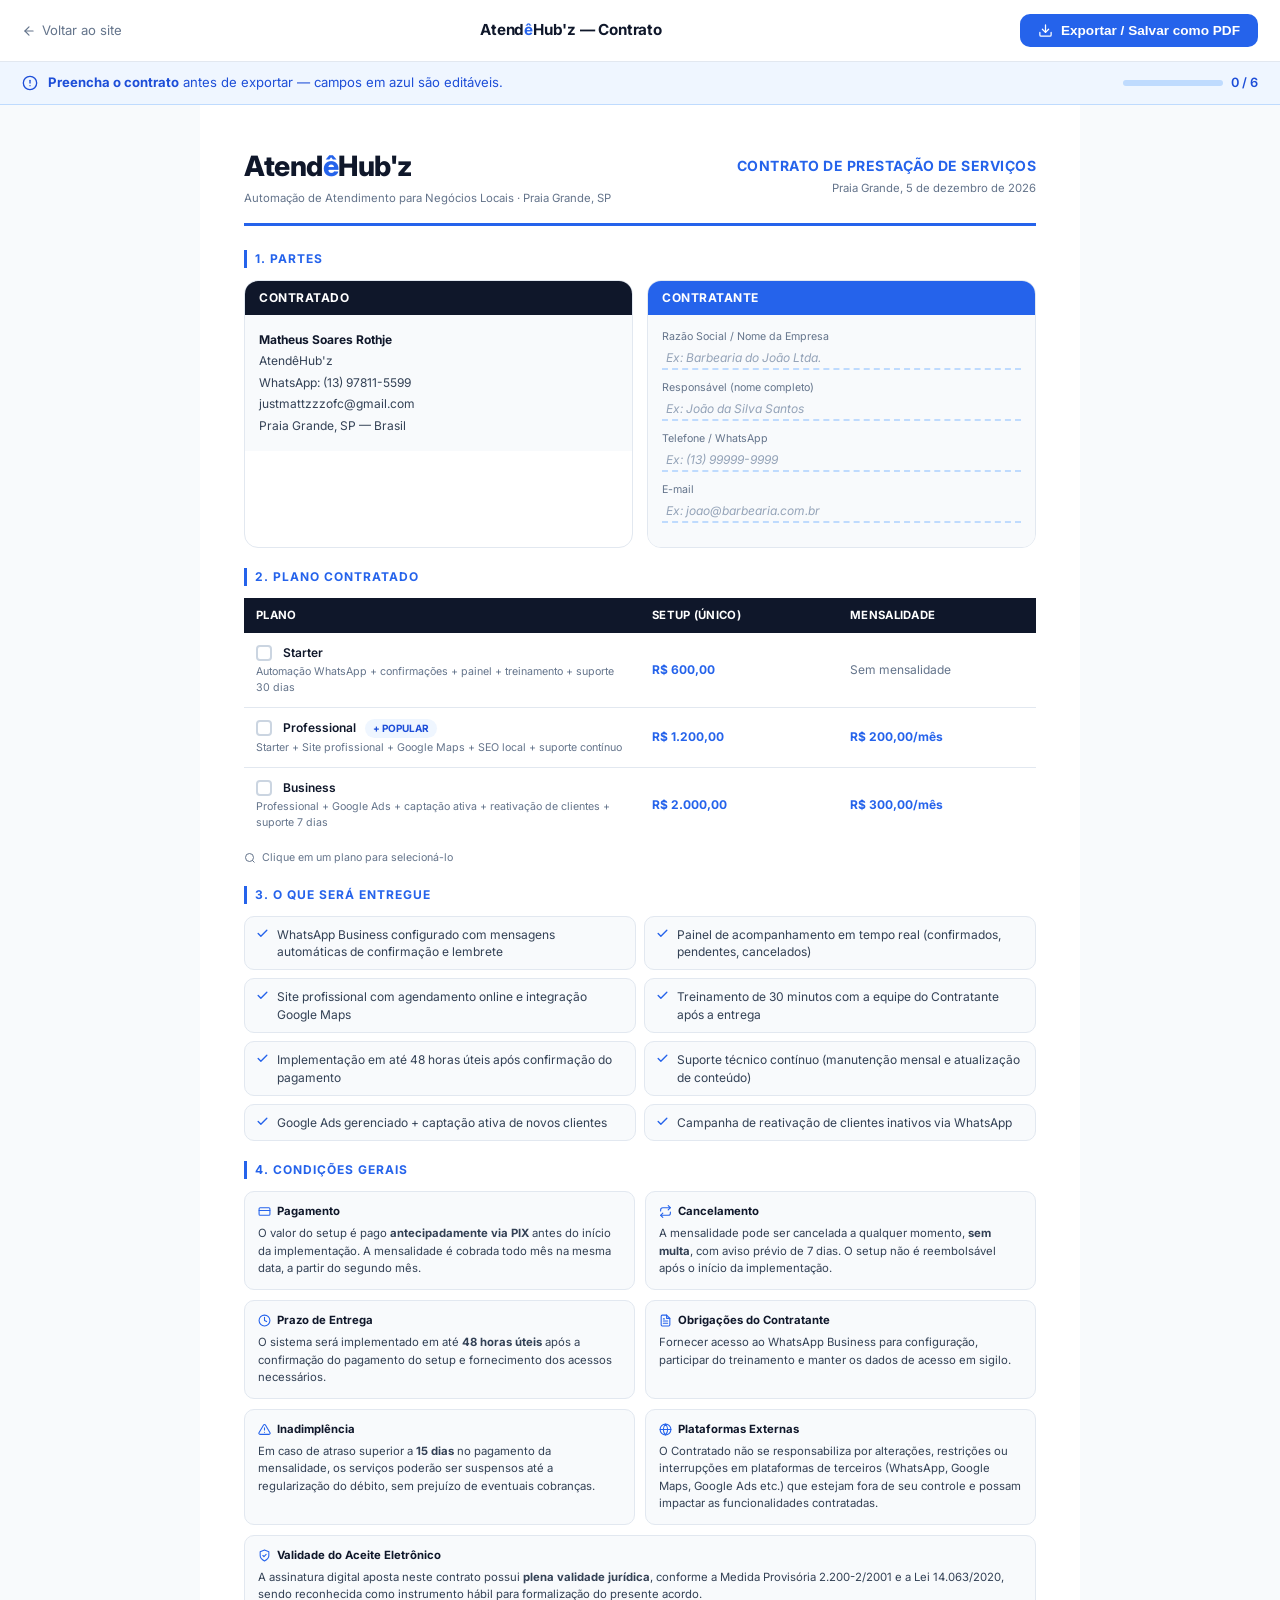
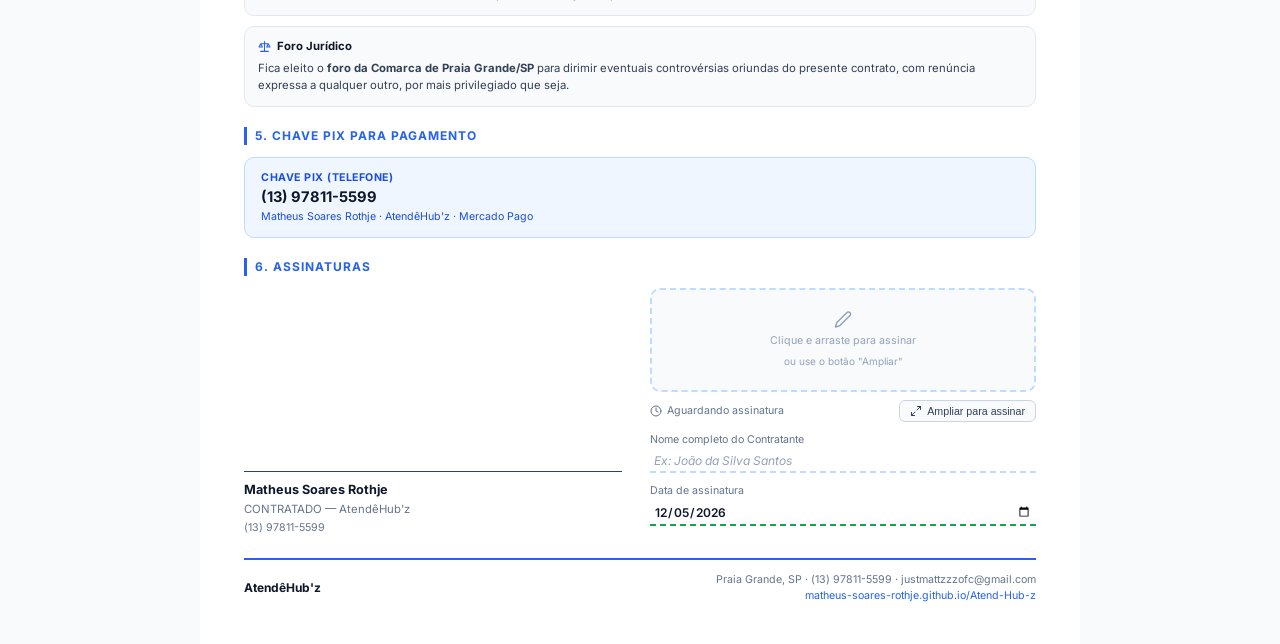
==== contrato.html @ dab0e66c "Add files via upload" ====
<!DOCTYPE html>
<html lang="pt-BR">
<head>
<meta charset="UTF-8">
<meta name="viewport" content="width=device-width, initial-scale=1.0">
<title>Contrato de Prestação de Serviços — AtendêHub'z</title>
<link rel="icon" type="image/png" href="assets/logo2.png">
<link rel="preconnect" href="https://fonts.googleapis.com">
<link href="https://fonts.googleapis.com/css2?family=Inter:wght@400;500;600;700;800&display=swap" rel="stylesheet">
<link rel="stylesheet" href="contrato.css">
</head>
<body>

<!-- TOOLBAR -->
<div class="toolbar">
  <a href="index.html#planos" class="btn-back">
    <svg width="14" height="14" viewBox="0 0 24 24" fill="none" stroke="currentColor" stroke-width="2" stroke-linecap="round" stroke-linejoin="round"><line x1="19" y1="12" x2="5" y2="12"/><polyline points="12 19 5 12 12 5"/></svg>
    Voltar ao site
  </a>
  <div class="toolbar-brand">Atend<span>ê</span>Hub'z — Contrato</div>
  <div class="toolbar-actions">
    <button class="btn-export" id="btn-export" onclick="exportarPDF()">
      <svg width="15" height="15" viewBox="0 0 24 24" fill="none" stroke="currentColor" stroke-width="2" stroke-linecap="round" stroke-linejoin="round"><path d="M21 15v4a2 2 0 0 1-2 2H5a2 2 0 0 1-2-2v-4"/><polyline points="7 10 12 15 17 10"/><line x1="12" y1="15" x2="12" y2="3"/></svg>
      Exportar / Salvar como PDF
    </button>
  </div>
</div>

<!-- BANNER PROGRESSO -->
<div class="fill-banner">
  <svg width="16" height="16" viewBox="0 0 24 24" fill="none" stroke="currentColor" stroke-width="2" stroke-linecap="round" stroke-linejoin="round"><circle cx="12" cy="12" r="10"/><line x1="12" y1="8" x2="12" y2="12"/><line x1="12" y1="16" x2="12.01" y2="16"/></svg>
  <span><strong>Preencha o contrato</strong> antes de exportar — campos em azul são editáveis.</span>
  <div class="fill-progress">
    <div class="progress-bar"><div class="progress-fill" id="progress-fill" style="width:0%"></div></div>
    <span id="progress-label">0 / 6</span>
  </div>
</div>

<div class="page">

  <!-- HEADER -->
  <div class="header">
    <div class="brand">
      <div class="brand-name">Atend<span>ê</span>Hub'z</div>
      <div class="brand-sub">Automação de Atendimento para Negócios Locais · Praia Grande, SP</div>
    </div>
    <div class="doc-info">
      <div class="doc-title">Contrato de Prestação de Serviços</div>
      <div class="doc-date" id="data-atual">Praia Grande, SP</div>
    </div>
  </div>

  <!-- PARTES -->
  <div class="section">
    <div class="section-title">1. Partes</div>
    <div class="partes-grid">
      <div class="parte-box">
        <div class="parte-header">Contratado</div>
        <div class="parte-body">
          <p><strong>Matheus Soares Rothje</strong></p>
          <p>AtendêHub'z</p>
          <p>WhatsApp: (13) 97811-5599</p>
          <p>justmattzzzofc@gmail.com</p>
          <p>Praia Grande, SP — Brasil</p>
        </div>
      </div>
      <div class="parte-box contratante">
        <div class="parte-header">Contratante</div>
        <div class="parte-body">
          <div class="field-row">
            <label class="field-label" for="f-razao">Razão Social / Nome da Empresa</label>
            <input class="field-input" id="f-razao" type="text" placeholder="Ex: Barbearia do João Ltda." maxlength="80" data-key="razao">
          </div>
          <div class="field-row">
            <label class="field-label" for="f-resp">Responsável (nome completo)</label>
            <input class="field-input" id="f-resp" type="text" placeholder="Ex: João da Silva Santos" maxlength="60" data-key="responsavel">
          </div>
          <div class="field-row">
            <label class="field-label" for="f-tel">Telefone / WhatsApp</label>
            <input class="field-input" id="f-tel" type="tel" placeholder="Ex: (13) 99999-9999" maxlength="20" data-key="telefone">
            <span class="field-error" id="err-tel">Informe um telefone válido, ex: (13) 99999-9999</span>
          </div>
          <div class="field-row">
            <label class="field-label" for="f-email">E-mail</label>
            <input class="field-input" id="f-email" type="email" placeholder="Ex: joao@barbearia.com.br" maxlength="80" data-key="email">
            <span class="field-error" id="err-email">Informe um e-mail válido, ex: joao@empresa.com.br</span>
          </div>
        </div>
      </div>
    </div>
  </div>

  <!-- PLANO -->
  <div class="section">
    <div class="section-title">2. Plano Contratado</div>
    <table class="planos-table">
      <thead>
        <tr>
          <th style="width:50%">Plano</th>
          <th style="width:25%">Setup (único)</th>
          <th style="width:25%">Mensalidade</th>
        </tr>
      </thead>
      <tbody>
        <tr class="plano-row" data-plano="Starter" data-setup="R$ 600,00" data-mensalidade="Sem mensalidade" onclick="selecionarPlano(this)">
          <td>
            <span class="check-box"><svg viewBox="0 0 24 24" fill="none" stroke="currentColor" stroke-width="3" stroke-linecap="round" stroke-linejoin="round"><polyline points="20 6 9 17 4 12"/></svg></span>
            <span class="plano-destaque">Starter</span>
            <span class="plano-desc">Automação WhatsApp + confirmações + painel + treinamento + suporte 30 dias</span>
          </td>
          <td class="valor">R$ 600,00</td>
          <td style="color:var(--muted);">Sem mensalidade</td>
        </tr>
        <tr class="plano-row" data-plano="Professional" data-setup="R$ 1.200,00" data-mensalidade="R$ 200,00/mês" onclick="selecionarPlano(this)">
          <td>
            <span class="check-box"><svg viewBox="0 0 24 24" fill="none" stroke="currentColor" stroke-width="3" stroke-linecap="round" stroke-linejoin="round"><polyline points="20 6 9 17 4 12"/></svg></span>
            <span class="plano-destaque">Professional <span class="badge">+ POPULAR</span></span>
            <span class="plano-desc">Starter + Site profissional + Google Maps + SEO local + suporte contínuo</span>
          </td>
          <td class="valor">R$ 1.200,00</td>
          <td class="valor">R$ 200,00/mês</td>
        </tr>
        <tr class="plano-row" data-plano="Business" data-setup="R$ 2.000,00" data-mensalidade="R$ 300,00/mês" onclick="selecionarPlano(this)">
          <td>
            <span class="check-box"><svg viewBox="0 0 24 24" fill="none" stroke="currentColor" stroke-width="3" stroke-linecap="round" stroke-linejoin="round"><polyline points="20 6 9 17 4 12"/></svg></span>
            <span class="plano-destaque">Business</span>
            <span class="plano-desc">Professional + Google Ads + captação ativa + reativação de clientes + suporte 7 dias</span>
          </td>
          <td class="valor">R$ 2.000,00</td>
          <td class="valor">R$ 300,00/mês</td>
        </tr>
      </tbody>
    </table>
    <div class="plano-hint" id="plano-hint-select">
      <svg width="12" height="12" viewBox="0 0 24 24" fill="none" stroke="currentColor" stroke-width="2"><circle cx="11" cy="11" r="8"/><line x1="21" y1="21" x2="16.65" y2="16.65"/></svg>
      Clique em um plano para selecioná-lo
    </div>
    <div class="plano-hint hidden selected-msg" id="plano-hint-ok">
      <svg width="12" height="12" viewBox="0 0 24 24" fill="none" stroke="currentColor" stroke-width="2"><polyline points="20 6 9 17 4 12"/></svg>
      Plano <strong id="plano-nome-hint"></strong> selecionado
    </div>
    <div class="plano-resumo" id="plano-resumo">
      <div class="plano-resumo-title">Plano selecionado</div>
      <div class="plano-resumo-val" id="resumo-val"></div>
      <div class="plano-resumo-sub" id="resumo-sub"></div>
    </div>
    <div class="validation-tip" id="val-plano">
      <svg viewBox="0 0 24 24" fill="none" stroke="currentColor" stroke-width="2" stroke-linecap="round" stroke-linejoin="round"><path d="M10.29 3.86 1.82 18a2 2 0 0 0 1.71 3h16.94a2 2 0 0 0 1.71-3L13.71 3.86a2 2 0 0 0-3.42 0Z"/><line x1="12" y1="9" x2="12" y2="13"/><line x1="12" y1="17" x2="12.01" y2="17"/></svg>
      Selecione um plano antes de exportar.
    </div>
  </div>

  <!-- ENTREGAS -->
  <div class="section">
    <div class="section-title">3. O que será entregue</div>
    <div class="entregas-grid">
      <div class="entrega-item" data-planos="Starter,Professional,Business">
        <span class="entrega-icon"><svg viewBox="0 0 24 24" fill="none" stroke="currentColor" stroke-width="2.5" stroke-linecap="round" stroke-linejoin="round"><polyline points="20 6 9 17 4 12"/></svg></span>WhatsApp Business configurado com mensagens automáticas de confirmação e lembrete
      </div>
      <div class="entrega-item" data-planos="Starter,Professional,Business">
        <span class="entrega-icon"><svg viewBox="0 0 24 24" fill="none" stroke="currentColor" stroke-width="2.5" stroke-linecap="round" stroke-linejoin="round"><polyline points="20 6 9 17 4 12"/></svg></span>Painel de acompanhamento em tempo real (confirmados, pendentes, cancelados)
      </div>
      <div class="entrega-item" data-planos="Professional,Business">
        <span class="entrega-icon"><svg viewBox="0 0 24 24" fill="none" stroke="currentColor" stroke-width="2.5" stroke-linecap="round" stroke-linejoin="round"><polyline points="20 6 9 17 4 12"/></svg></span>Site profissional com agendamento online e integração Google Maps
      </div>
      <div class="entrega-item" data-planos="Starter,Professional,Business">
        <span class="entrega-icon"><svg viewBox="0 0 24 24" fill="none" stroke="currentColor" stroke-width="2.5" stroke-linecap="round" stroke-linejoin="round"><polyline points="20 6 9 17 4 12"/></svg></span>Treinamento de 30 minutos com a equipe do Contratante após a entrega
      </div>
      <div class="entrega-item" data-planos="Starter,Professional,Business">
        <span class="entrega-icon"><svg viewBox="0 0 24 24" fill="none" stroke="currentColor" stroke-width="2.5" stroke-linecap="round" stroke-linejoin="round"><polyline points="20 6 9 17 4 12"/></svg></span>Implementação em até 48 horas úteis após confirmação do pagamento
      </div>
      <div class="entrega-item" data-planos="Professional,Business">
        <span class="entrega-icon"><svg viewBox="0 0 24 24" fill="none" stroke="currentColor" stroke-width="2.5" stroke-linecap="round" stroke-linejoin="round"><polyline points="20 6 9 17 4 12"/></svg></span>Suporte técnico contínuo (manutenção mensal e atualização de conteúdo)
      </div>
      <div class="entrega-item" data-planos="Business">
        <span class="entrega-icon"><svg viewBox="0 0 24 24" fill="none" stroke="currentColor" stroke-width="2.5" stroke-linecap="round" stroke-linejoin="round"><polyline points="20 6 9 17 4 12"/></svg></span>Google Ads gerenciado + captação ativa de novos clientes
      </div>
      <div class="entrega-item" data-planos="Business">
        <span class="entrega-icon"><svg viewBox="0 0 24 24" fill="none" stroke="currentColor" stroke-width="2.5" stroke-linecap="round" stroke-linejoin="round"><polyline points="20 6 9 17 4 12"/></svg></span>Campanha de reativação de clientes inativos via WhatsApp
      </div>
    </div>
  </div>

  <!-- CLÁUSULAS -->
  <div class="section">
    <div class="section-title">4. Condições Gerais</div>
    <div class="clausulas">
      <div class="clausula">
        <div class="clausula-titulo">
          <svg viewBox="0 0 24 24" fill="none" stroke="currentColor" stroke-width="2" stroke-linecap="round" stroke-linejoin="round"><rect x="2" y="5" width="20" height="14" rx="2"/><line x1="2" y1="10" x2="22" y2="10"/></svg>
          Pagamento
        </div>
        <p>O valor do setup é pago <strong>antecipadamente via PIX</strong> antes do início da implementação. A mensalidade é cobrada todo mês na mesma data, a partir do segundo mês.</p>
      </div>
      <div class="clausula">
        <div class="clausula-titulo">
          <svg viewBox="0 0 24 24" fill="none" stroke="currentColor" stroke-width="2" stroke-linecap="round" stroke-linejoin="round"><polyline points="17 1 21 5 17 9"/><path d="M3 11V9a4 4 0 0 1 4-4h14"/><polyline points="7 23 3 19 7 15"/><path d="M21 13v2a4 4 0 0 1-4 4H3"/></svg>
          Cancelamento
        </div>
        <p>A mensalidade pode ser cancelada a qualquer momento, <strong>sem multa</strong>, com aviso prévio de 7 dias. O setup não é reembolsável após o início da implementação.</p>
      </div>
      <div class="clausula">
        <div class="clausula-titulo">
          <svg viewBox="0 0 24 24" fill="none" stroke="currentColor" stroke-width="2" stroke-linecap="round" stroke-linejoin="round"><circle cx="12" cy="12" r="10"/><polyline points="12 6 12 12 16 14"/></svg>
          Prazo de Entrega
        </div>
        <p>O sistema será implementado em até <strong>48 horas úteis</strong> após a confirmação do pagamento do setup e fornecimento dos acessos necessários.</p>
      </div>
      <div class="clausula">
        <div class="clausula-titulo">
          <svg viewBox="0 0 24 24" fill="none" stroke="currentColor" stroke-width="2" stroke-linecap="round" stroke-linejoin="round"><path d="M14 2H6a2 2 0 0 0-2 2v16a2 2 0 0 0 2 2h12a2 2 0 0 0 2-2V8z"/><polyline points="14 2 14 8 20 8"/><line x1="16" y1="13" x2="8" y2="13"/><line x1="16" y1="17" x2="8" y2="17"/><polyline points="10 9 9 9 8 9"/></svg>
          Obrigações do Contratante
        </div>
        <p>Fornecer acesso ao WhatsApp Business para configuração, participar do treinamento e manter os dados de acesso em sigilo.</p>
      </div>
      <div class="clausula">
        <div class="clausula-titulo">
          <svg viewBox="0 0 24 24" fill="none" stroke="currentColor" stroke-width="2" stroke-linecap="round" stroke-linejoin="round"><path d="M10.29 3.86 1.82 18a2 2 0 0 0 1.71 3h16.94a2 2 0 0 0 1.71-3L13.71 3.86a2 2 0 0 0-3.42 0Z"/><line x1="12" y1="9" x2="12" y2="13"/><line x1="12" y1="17" x2="12.01" y2="17"/></svg>
          Inadimplência
        </div>
        <p>Em caso de atraso superior a <strong>15 dias</strong> no pagamento da mensalidade, os serviços poderão ser suspensos até a regularização do débito, sem prejuízo de eventuais cobranças.</p>
      </div>
      <div class="clausula">
        <div class="clausula-titulo">
          <svg viewBox="0 0 24 24" fill="none" stroke="currentColor" stroke-width="2" stroke-linecap="round" stroke-linejoin="round"><circle cx="12" cy="12" r="10"/><line x1="2" y1="12" x2="22" y2="12"/><path d="M12 2a15.3 15.3 0 0 1 4 10 15.3 15.3 0 0 1-4 10 15.3 15.3 0 0 1-4-10 15.3 15.3 0 0 1 4-10z"/></svg>
          Plataformas Externas
        </div>
        <p>O Contratado não se responsabiliza por alterações, restrições ou interrupções em plataformas de terceiros (WhatsApp, Google Maps, Google Ads etc.) que estejam fora de seu controle e possam impactar as funcionalidades contratadas.</p>
      </div>
      <div class="clausula" style="grid-column: 1 / -1;">
        <div class="clausula-titulo">
          <svg viewBox="0 0 24 24" fill="none" stroke="currentColor" stroke-width="2" stroke-linecap="round" stroke-linejoin="round"><path d="M12 22s8-4 8-10V5l-8-3-8 3v7c0 6 8 10 8 10z"/><polyline points="9 12 11 14 15 10"/></svg>
          Validade do Aceite Eletrônico
        </div>
        <p>A assinatura digital aposta neste contrato possui <strong>plena validade jurídica</strong>, conforme a Medida Provisória 2.200-2/2001 e a Lei 14.063/2020, sendo reconhecida como instrumento hábil para formalização do presente acordo.</p>
      </div>
      <div class="clausula" style="grid-column: 1 / -1;">
        <div class="clausula-titulo">
          <svg viewBox="0 0 24 24" fill="none" stroke="currentColor" stroke-width="2" stroke-linecap="round" stroke-linejoin="round"><path d="M12 3v18M5 21h14M5 7l-3 6h6l-3-6zM19 7l-3 6h6l-3-6zM5 7h14"/></svg>
          Foro Jurídico
        </div>
        <p>Fica eleito o <strong>foro da Comarca de Praia Grande/SP</strong> para dirimir eventuais controvérsias oriundas do presente contrato, com renúncia expressa a qualquer outro, por mais privilegiado que seja.</p>
      </div>
    </div>
  </div>

  <!-- PIX -->
  <div class="section">
    <div class="section-title">5. Chave PIX para Pagamento</div>
    <div class="pix-box">
      <div>
        <div class="pix-label">Chave PIX (Telefone)</div>
        <div class="pix-key">(13) 97811-5599</div>
        <div class="pix-desc">Matheus Soares Rothje · AtendêHub'z · Mercado Pago</div>
      </div>
    </div>
  </div>

  <!-- ASSINATURAS -->
  <div class="section">
    <div class="section-title">6. Assinaturas</div>
    <div class="assinaturas">

      <!-- CONTRATADO (fixo) -->
      <div class="assinatura-box static-side">
        <div class="sig-static-line"></div>
        <div class="assinatura-nome">Matheus Soares Rothje</div>
        <div class="assinatura-cargo">CONTRATADO — AtendêHub'z</div>
        <div class="assinatura-contato">(13) 97811-5599</div>
      </div>

      <!-- CONTRATANTE (pad melhorado) -->
      <div class="assinatura-box">
        <div class="sig-area" id="sig-area">
          <canvas class="sig-canvas" id="sig-canvas"></canvas>
          <div class="sig-placeholder" id="sig-placeholder">
            <svg viewBox="0 0 24 24" fill="none" stroke="currentColor" stroke-width="2" stroke-linecap="round" stroke-linejoin="round"><path d="M17 3a2.85 2.83 0 1 1 4 4L7.5 20.5 2 22l1.5-5.5Z"/></svg>
            Clique e arraste para assinar<br>
            <span style="font-size:7.5pt">ou use o botão "Ampliar"</span>
          </div>
        </div>

        <div class="sig-footer">
          <div class="sig-status-text" id="sig-status">
            <svg viewBox="0 0 24 24" fill="none" stroke="currentColor" stroke-width="2" stroke-linecap="round" stroke-linejoin="round"><circle cx="12" cy="12" r="10"/><polyline points="12 6 12 12 16 14"/></svg>
            Aguardando assinatura
          </div>
          <div class="sig-btn-group">
            <button class="btn-sig-clear" id="btn-sig-clear" onclick="clearSmall()">
              <svg viewBox="0 0 24 24" fill="none" stroke="currentColor" stroke-width="2" stroke-linecap="round" stroke-linejoin="round"><line x1="18" y1="6" x2="6" y2="18"/><line x1="6" y1="6" x2="18" y2="18"/></svg>
              Limpar
            </button>
            <button class="btn-sig-expand" onclick="abrirModal()">
              <svg viewBox="0 0 24 24" fill="none" stroke="currentColor" stroke-width="2" stroke-linecap="round" stroke-linejoin="round"><polyline points="15 3 21 3 21 9"/><polyline points="9 21 3 21 3 15"/><line x1="21" y1="3" x2="14" y2="10"/><line x1="3" y1="21" x2="10" y2="14"/></svg>
              Ampliar para assinar
            </button>
          </div>
        </div>

        <div class="field-row">
          <label class="field-label" for="f-sig-nome">Nome completo do Contratante</label>
          <input class="field-input" id="f-sig-nome" type="text" placeholder="Ex: João da Silva Santos" maxlength="60" data-key="sig_nome">
        </div>
        <div class="field-row">
          <label class="field-label" for="f-data">Data de assinatura</label>
          <input class="field-input date-field" id="f-data" type="date" data-key="data_assinatura">
        </div>
        <div class="validation-tip" id="val-sig">
          <svg viewBox="0 0 24 24" fill="none" stroke="currentColor" stroke-width="2" stroke-linecap="round" stroke-linejoin="round"><path d="M10.29 3.86 1.82 18a2 2 0 0 0 1.71 3h16.94a2 2 0 0 0 1.71-3L13.71 3.86a2 2 0 0 0-3.42 0Z"/><line x1="12" y1="9" x2="12" y2="13"/><line x1="12" y1="17" x2="12.01" y2="17"/></svg>
          Adicione a assinatura e a data antes de exportar.
        </div>
      </div>
    </div>
  </div>

  <!-- FOOTER -->
  <div class="doc-footer">
    <div class="footer-brand">AtendêHub'z</div>
    <div class="footer-info">
      Praia Grande, SP · (13) 97811-5599 · justmattzzzofc@gmail.com<br>
      <a href="https://matheus-soares-rothje.github.io/Atend-Hub-z" target="_blank" style="color:var(--blue);text-decoration:none;">matheus-soares-rothje.github.io/Atend-Hub-z</a>
    </div>
  </div>

</div><!-- /page -->

<!-- MODAL DE ASSINATURA AMPLIADA -->
<div class="sig-modal-overlay" id="sig-modal-overlay">
  <div class="sig-modal">
    <div class="sig-modal-header">
      <div class="sig-modal-title">
        <svg viewBox="0 0 24 24" fill="none" stroke="currentColor" stroke-width="2" stroke-linecap="round" stroke-linejoin="round"><path d="M17 3a2.85 2.83 0 1 1 4 4L7.5 20.5 2 22l1.5-5.5Z"/></svg>
        Assinatura digital — área ampliada
      </div>
      <button class="btn-modal-close" onclick="fecharModal()" aria-label="Fechar">
        <svg viewBox="0 0 24 24" fill="none" stroke="currentColor" stroke-width="2" stroke-linecap="round" stroke-linejoin="round"><line x1="18" y1="6" x2="6" y2="18"/><line x1="6" y1="6" x2="18" y2="18"/></svg>
      </button>
    </div>

    <div class="sig-modal-canvas-wrap" id="sig-modal-wrap">
      <canvas class="sig-modal-canvas" id="sig-modal-canvas"></canvas>
      <div class="sig-modal-placeholder" id="sig-modal-placeholder">
        <svg viewBox="0 0 24 24" fill="none" stroke="currentColor" stroke-width="2" stroke-linecap="round" stroke-linejoin="round"><path d="M17 3a2.85 2.83 0 1 1 4 4L7.5 20.5 2 22l1.5-5.5Z"/></svg>
        Assine com o mouse ou dedo<br>
        <span style="font-size:8pt">Use o espaço inteiro para uma assinatura legível</span>
      </div>
    </div>

    <div class="sig-modal-tip">
      <svg viewBox="0 0 24 24" fill="none" stroke="currentColor" stroke-width="2" stroke-linecap="round" stroke-linejoin="round"><path d="M9 18h6"/><path d="M10 22h4"/><path d="M12 2a7 7 0 0 0-4 12.7V17h8v-2.3A7 7 0 0 0 12 2z"/></svg>
      Quanto maior e mais clara a assinatura, melhor aparece no documento exportado.
    </div>

    <div class="sig-modal-footer">
      <button class="btn-modal-refazer" onclick="clearModal()">
        <svg viewBox="0 0 24 24" fill="none" stroke="currentColor" stroke-width="2" stroke-linecap="round" stroke-linejoin="round"><polyline points="1 4 1 10 7 10"/><path d="M3.51 15a9 9 0 1 0 2.13-9.36L1 10"/></svg>
        Limpar e refazer
      </button>
      <button class="btn-modal-confirmar" id="btn-modal-confirmar" onclick="confirmarSig()" disabled>
        <svg viewBox="0 0 24 24" fill="none" stroke="currentColor" stroke-width="2.5" stroke-linecap="round" stroke-linejoin="round"><polyline points="20 6 9 17 4 12"/></svg>
        Confirmar assinatura
      </button>
    </div>
  </div>
</div>

<script src="contrato.js"></script>

</body>
</html>
---- contrato.css ----
* { margin: 0; padding: 0; box-sizing: border-box; }

  :root{
    --ink:       #0F172A;
    --ink-2:     #1E293B;
    --ink-3:     #334155;
    --muted:     #64748B;
    --muted-2:   #94A3B8;
    --border:    #E2E8F0;
    --border-2:  #CBD5E1;
    --surface:   #F8FAFC;
    --surface-2: #F1F5F9;
    --white:     #FFFFFF;
    --blue:      #2563EB;
    --blue-h:    #1D4ED8;
    --blue-s:    #EFF6FF;
    --blue-b:    #BFDBFE;
    --green:     #16A34A;
    --green-s:   #F0FDF4;
    --green-b:   #BBF7D0;
    --r:6px;
    --r2:10px;
    --r3:14px;
  }

  body {
    font-family: 'Inter', system-ui, Arial, sans-serif;
    font-size: 10pt;
    color: var(--ink);
    background: var(--surface);
    line-height: 1.5;
  }

  /* ── TOOLBAR ── */
  .toolbar{
    position: sticky; top: 0; z-index: 10;
    background: rgba(255,255,255,0.95);
    backdrop-filter: blur(8px);
    border-bottom: 1px solid var(--border);
    padding: 14px 22px;
    display: flex; align-items: center; justify-content: space-between;
    gap: 12px;
  }
  .toolbar-brand{
    font-weight: 700; font-size: 0.95rem; color: var(--ink); letter-spacing: -0.2px;
  }
  .toolbar-brand span{ color: var(--blue); }
  .toolbar-actions{ display:flex; gap:10px; align-items:center; }
  .btn-back{
    font-size: 0.82rem; color: var(--muted); text-decoration: none;
    display:flex; align-items:center; gap:6px;
  }
  .btn-back:hover{ color: var(--ink); }
  .btn-export{
    background: var(--blue); color: #fff; border:none; cursor:pointer;
    font-size: 0.85rem; font-weight: 600; padding: 9px 18px;
    border-radius: var(--r2); display:flex; align-items:center; gap:8px;
    transition: background .15s;
  }
  .btn-export:hover{ background: var(--blue-h); }
  .btn-export:disabled{ opacity:.55; cursor:not-allowed; }

  /* ── BANNER DE PREENCHIMENTO ── */
  .fill-banner{
    background: var(--blue-s);
    border-bottom: 1px solid var(--blue-b);
    padding: 11px 22px;
    display: flex; align-items: center; gap: 10px;
    font-size: 0.82rem; color: var(--blue-h);
  }
  .fill-banner strong{ font-weight: 700; }
  .fill-progress{
    margin-left: auto; display: flex; align-items: center; gap: 8px;
    font-weight: 600; font-size: 0.8rem;
  }
  .progress-bar{
    width: 100px; height: 6px;
    background: var(--blue-b); border-radius: 99px; overflow: hidden;
  }
  .progress-fill{
    height: 100%; background: var(--blue);
    border-radius: 99px; transition: width .4s ease;
  }

  /* ── PAGE ── */
  .page {
    max-width: 880px;
    margin: 0 auto;
    background: var(--white);
    padding: 40px 44px;
  }

  /* ── EDITABLE FIELDS ── */
  .editable{
    display: inline-block;
    min-width: 140px;
    border-bottom: 2px dashed var(--blue-b);
    padding: 1px 4px;
    color: var(--ink);
    font-size: inherit;
    font-family: inherit;
    font-weight: 600;
    cursor: text;
    outline: none;
    transition: border-color .15s, background .15s;
    border-radius: 3px 3px 0 0;
  }
  .editable:focus{
    border-bottom-color: var(--blue);
    background: var(--blue-s);
  }
  .editable.filled{
    border-bottom-color: var(--green);
    color: var(--ink);
  }

  /* ── HEADER ── */
  .header {
    display: flex;
    align-items: center;
    justify-content: space-between;
    border-bottom: 3px solid var(--blue);
    padding-bottom: 16px;
    margin-bottom: 24px;
  }
  .brand { display: flex; flex-direction: column; }
  .brand-name {
    font-size: 21pt;
    font-weight: 800;
    color: var(--ink);
    letter-spacing: -0.5px;
  }
  .brand-name span{ color: var(--blue); }
  .brand-sub {
    font-size: 8.5pt;
    color: var(--muted);
    margin-top: 3px;
  }
  .doc-info { text-align: right; }
  .doc-title {
    font-size: 10.5pt;
    font-weight: 700;
    color: var(--blue);
    text-transform: uppercase;
    letter-spacing: 0.5px;
  }
  .doc-date { font-size: 8.5pt; color: var(--muted); margin-top: 4px; }

  /* ── SECTIONS ── */
  .section { margin-bottom: 20px; }
  .section-title {
    font-size: 9pt;
    font-weight: 700;
    color: var(--blue);
    text-transform: uppercase;
    letter-spacing: 1px;
    border-left: 3px solid var(--blue);
    padding-left: 8px;
    margin-bottom: 12px;
  }

  /* ── PARTES ── */
  .partes-grid {
    display: grid;
    grid-template-columns: 1fr 1fr;
    gap: 14px;
  }
  .parte-box {
    border: 1px solid var(--border);
    border-radius: var(--r3);
    overflow: hidden;
  }
  .parte-header {
    background: var(--ink);
    color: white;
    font-weight: 700;
    font-size: 9pt;
    padding: 8px 14px;
    text-transform: uppercase;
    letter-spacing: 0.5px;
  }
  .parte-box.contratante .parte-header{ background: var(--blue); }
  .parte-body { padding: 14px; background: var(--surface); }
  .parte-body p { font-size: 9pt; line-height: 1.8; color: var(--ink-3); }
  .parte-body strong { color: var(--ink); }

  .field-row { margin-bottom: 10px; }
  .field-label { font-size: 8pt; color: var(--muted); display: block; margin-bottom: 2px; }
  .field-input{
    width: 100%;
    border: none;
    border-bottom: 2px dashed var(--blue-b);
    background: transparent;
    font-family: inherit;
    font-size: 9pt;
    font-weight: 600;
    color: var(--ink);
    padding: 3px 4px;
    outline: none;
    border-radius: 3px 3px 0 0;
    transition: border-color .15s, background .15s;
  }
  .field-input::placeholder{ color: var(--muted-2); font-weight: 400; font-style: italic; }
  .field-input:focus{
    border-bottom-color: var(--blue);
    background: var(--blue-s);
  }
  .field-input.filled{ border-bottom-color: var(--green); }

  /* ── PLANOS ── */
  .planos-table {
    width: 100%;
    border-collapse: collapse;
    font-size: 9pt;
  }
  .planos-table thead tr {
    background: var(--ink);
    color: white;
  }
  .planos-table th {
    padding: 9px 12px;
    text-align: left;
    font-weight: 700;
    font-size: 8.5pt;
    text-transform: uppercase;
    letter-spacing: 0.3px;
  }
  .planos-table td {
    padding: 11px 12px;
    border-bottom: 1px solid var(--border);
    vertical-align: middle;
  }
  .planos-table tr:last-child td { border-bottom: none; }

  .plano-row{
    cursor: pointer;
    transition: background .15s;
    user-select: none;
  }
  .plano-row:hover td{ background: var(--blue-s) !important; }
  .plano-row.selected td{
    background: var(--blue-s) !important;
    border-top: 2px solid var(--blue);
    border-bottom: 2px solid var(--blue);
  }
  .plano-row.selected td:first-child{ border-left: 3px solid var(--blue); }

  .check-box {
    display: inline-flex;
    align-items: center;
    justify-content: center;
    width: 16px;
    height: 16px;
    border: 2px solid var(--border-2);
    border-radius: 4px;
    margin-right: 8px;
    vertical-align: middle;
    flex-shrink: 0;
    transition: all .15s;
    font-size: 10px;
    color: white;
    font-weight: 800;
  }
  .plano-row.selected .check-box{
    background: var(--blue);
    border-color: var(--blue);
  }
  .check-box svg{ display:none; width:11px; height:11px; }
  .plano-row.selected .check-box svg{ display:block; }
  .plano-destaque { font-weight: 600; color: var(--ink); }
  .plano-desc { font-size: 8pt; color: var(--muted); display: block; margin-top: 2px; }
  .valor { font-weight: 700; color: var(--blue); white-space: nowrap; }
  .badge {
    display: inline-block;
    background: var(--blue-s);
    color: var(--blue-h);
    font-size: 7.5pt;
    font-weight: 700;
    padding: 2px 8px;
    border-radius: 20px;
    margin-left: 6px;
  }

  .plano-hint{
    font-size: 8pt; color: var(--muted); margin-top: 8px;
    display: flex; align-items: center; gap: 6px;
  }
  .plano-hint.hidden{ display: none; }
  .plano-hint.selected-msg{ color: var(--green); font-weight: 600; }

  .plano-resumo{
    background: var(--blue-s);
    border: 1.5px solid var(--blue-b);
    border-radius: var(--r2);
    padding: 12px 16px;
    margin-top: 12px;
    display: none;
  }
  .plano-resumo.visible{ display: block; }
  .plano-resumo-title{ font-size: 8pt; color: var(--blue-h); font-weight: 700; text-transform: uppercase; letter-spacing: .5px; margin-bottom: 4px; }
  .plano-resumo-val{ font-size: 11pt; font-weight: 700; color: var(--ink); }
  .plano-resumo-sub{ font-size: 8pt; color: var(--blue-h); margin-top: 2px; }

  /* ── ENTREGAS ── */
  .entregas-grid {
    display: grid;
    grid-template-columns: 1fr 1fr;
    gap: 8px;
  }
  .entrega-item {
    display: flex;
    align-items: flex-start;
    gap: 8px;
    background: var(--surface);
    border: 1px solid var(--border);
    border-radius: var(--r2);
    padding: 9px 11px;
    font-size: 9pt;
    line-height: 1.45;
    color: var(--ink-3);
    transition: opacity .2s;
  }
  .entrega-item.locked{ opacity: 0.38; }
  .entrega-icon { color: var(--blue); flex-shrink: 0; margin-top: 1px; display:flex; }
  .entrega-icon svg{ width:13px; height:13px; }

  /* ── CLÁUSULAS ── */
  .clausulas { display: grid; grid-template-columns: 1fr 1fr; gap: 10px; }
  .clausula {
    background: var(--surface);
    border: 1px solid var(--border);
    border-radius: var(--r2);
    padding: 11px 13px;
  }
  .clausula-titulo {
    font-size: 8.5pt; font-weight: 700; color: var(--ink); margin-bottom: 5px;
    display: flex; align-items: center; gap: 6px;
  }
  .clausula-titulo svg{ width:13px; height:13px; color: var(--blue); flex-shrink:0; }
  .clausula p { font-size: 8.5pt; line-height: 1.55; color: var(--ink-3); }

  /* ── ASSINATURAS ── */
  .assinaturas { display: grid; grid-template-columns: 1fr 1fr; gap: 28px; margin-top: 8px; }

  /* Pad de assinatura melhorado */
  .sig-area{
    position: relative;
    border: 2px dashed var(--blue-b);
    border-radius: var(--r2);
    background: var(--surface);
    margin-bottom: 8px;
    overflow: hidden;
    transition: border-color .2s;
  }
  .sig-area:hover{ border-color: var(--blue); }
  .sig-area.has-sig{ border-style: solid; border-color: var(--green); }
  .sig-canvas{
    display: block;
    width: 100%;
    height: 100px;
    cursor: crosshair;
    touch-action: none;
  }
  .sig-placeholder{
    position: absolute;
    top: 50%; left: 50%;
    transform: translate(-50%, -50%);
    font-size: 8pt; color: var(--muted-2);
    pointer-events: none;
    text-align: center;
    line-height: 1.6;
    transition: opacity .2s;
    display: flex;
    flex-direction: column;
    align-items: center;
    gap: 4px;
  }
  .sig-placeholder svg{ width:18px; height:18px; }
  .sig-placeholder.hide{ opacity: 0; }

  .sig-footer{
    display: flex;
    justify-content: space-between;
    align-items: center;
    margin-bottom: 10px;
    gap: 8px;
  }
  .sig-status-text{
    font-size: 8pt;
    color: var(--muted);
    display: flex;
    align-items: center;
    gap: 5px;
  }
  .sig-status-text svg{ width:12px; height:12px; flex-shrink:0; }
  .sig-status-text.done{ color: var(--green); font-weight: 600; }

  .sig-btn-group{ display: flex; gap: 8px; align-items: center; }
  .btn-sig-clear{
    font-size: 8pt; color: var(--muted); background: none; border: none;
    cursor: pointer; padding: 3px 0; display: none;
    align-items: center; gap: 4px;
  }
  .btn-sig-clear svg{ width:11px; height:11px; }
  .btn-sig-clear:hover{ color: #DC2626; }
  .btn-sig-clear.show{ display: inline-flex; align-items: center; gap: 4px; }

  .btn-sig-expand{
    font-size: 8pt;
    background: var(--surface);
    border: 1px solid var(--border-2);
    border-radius: var(--r);
    padding: 4px 10px;
    cursor: pointer;
    color: var(--ink-3);
    display: inline-flex;
    align-items: center;
    gap: 5px;
    transition: background .15s;
  }
  .btn-sig-expand svg{ width:12px; height:12px; }
  .btn-sig-expand:hover{ background: var(--blue-s); border-color: var(--blue-b); color: var(--blue-h); }

  /* Modal de assinatura */
  .sig-modal-overlay{
    display: none;
    position: fixed;
    inset: 0;
    background: rgba(15,23,42,0.6);
    z-index: 200;
    align-items: center;
    justify-content: center;
    backdrop-filter: blur(4px);
  }
  .sig-modal-overlay.open{ display: flex; }

  .sig-modal{
    background: var(--white);
    border-radius: var(--r3);
    width: min(700px, 95vw);
    padding: 24px;
    display: flex;
    flex-direction: column;
    gap: 16px;
    box-shadow: 0 20px 60px rgba(0,0,0,.18);
  }
  .sig-modal-header{
    display: flex;
    align-items: center;
    justify-content: space-between;
  }
  .sig-modal-title{
    font-size: 11pt;
    font-weight: 700;
    color: var(--ink);
    display: flex;
    align-items: center;
    gap: 8px;
  }
  .sig-modal-title svg{ width:16px; height:16px; color: var(--blue); }
  .btn-modal-close{
    background: none; border: none; cursor: pointer;
    font-size: 18px; color: var(--muted); line-height: 1; padding: 2px;
    display: flex; align-items: center;
  }
  .btn-modal-close svg{ width:18px; height:18px; }
  .btn-modal-close:hover{ color: #DC2626; }

  .sig-modal-canvas-wrap{
    position: relative;
    border: 2px dashed var(--blue-b);
    border-radius: var(--r2);
    background: var(--surface);
    overflow: hidden;
    height: 240px;
    transition: border-color .2s;
  }
  .sig-modal-canvas-wrap:hover{ border-color: var(--blue); }
  .sig-modal-canvas-wrap.has-sig{ border-style: solid; border-color: var(--green); }

  .sig-modal-canvas{
    display: block;
    width: 100%;
    height: 240px;
    cursor: crosshair;
    touch-action: none;
  }
  .sig-modal-placeholder{
    position: absolute;
    top: 50%; left: 50%;
    transform: translate(-50%, -50%);
    font-size: 9pt; color: var(--muted-2);
    pointer-events: none;
    text-align: center;
    line-height: 1.6;
    transition: opacity .2s;
    display: flex;
    flex-direction: column;
    align-items: center;
    gap: 5px;
  }
  .sig-modal-placeholder svg{ width:22px; height:22px; }
  .sig-modal-placeholder.hide{ opacity: 0; }

  .sig-modal-tip{
    font-size: 8pt;
    color: var(--muted);
    background: var(--surface);
    border: 1px solid var(--border);
    border-radius: var(--r);
    padding: 7px 12px;
    display: flex;
    align-items: center;
    gap: 6px;
  }
  .sig-modal-tip svg{ width:13px; height:13px; color: var(--blue); flex-shrink:0; }

  .sig-modal-footer{
    display: flex;
    justify-content: space-between;
    align-items: center;
    gap: 12px;
  }
  .btn-modal-refazer{
    font-size: 9pt; color: var(--muted); background: none; border: none;
    cursor: pointer; padding: 6px 0;
    display: flex; align-items: center; gap: 5px;
  }
  .btn-modal-refazer svg{ width:12px; height:12px; }
  .btn-modal-refazer:hover{ color: #DC2626; }

  .btn-modal-confirmar{
    background: var(--green);
    color: #fff;
    border: none;
    border-radius: var(--r2);
    padding: 10px 22px;
    font-size: 9pt;
    font-weight: 700;
    cursor: pointer;
    display: flex;
    align-items: center;
    gap: 7px;
    transition: background .15s;
  }
  .btn-modal-confirmar svg{ width:13px; height:13px; }
  .btn-modal-confirmar:hover{ background: #15803D; }
  .btn-modal-confirmar:disabled{ opacity: .45; cursor: not-allowed; }

  /* Lado contratado (linha estática) */
  .sig-static-line{
    border-top: 1.5px solid var(--ink-3);
    margin-bottom: 8px;
    margin-top: 36px;
  }
  .assinatura-box.static-side{
    display: flex; flex-direction: column; justify-content: flex-end;
  }
  .assinatura-nome { font-weight: 700; font-size: 9.5pt; color: var(--ink); }
  .assinatura-cargo { font-size: 8.5pt; color: var(--muted); margin-top: 2px; }
  .assinatura-contato { font-size: 8pt; color: var(--muted); margin-top: 2px; }

  /* ── PIX ── */
  .pix-box {
    background: var(--blue-s);
    border: 1.5px solid var(--blue-b);
    border-radius: var(--r2);
    padding: 12px 16px;
    display: flex;
    align-items: center;
    gap: 12px;
  }
  .pix-label { font-size: 8pt; color: var(--blue-h); font-weight: 700; text-transform: uppercase; letter-spacing: 0.5px; }
  .pix-key { font-size: 11pt; font-weight: 700; color: var(--ink); }
  .pix-desc { font-size: 8pt; color: var(--blue-h); margin-top: 1px; }

  /* ── VALIDAÇÃO ── */
  .field-input.invalid{
    border-bottom-color: #DC2626 !important;
    background: #FFF1F1 !important;
  }
  .field-error{
    font-size: 7.5pt; color: #DC2626; margin-top: 2px; display: none;
  }
  .field-error.show{ display: block; }
  .validation-tip{
    font-size: 8pt; color: #DC2626; margin-top: 6px; display: none;
    align-items: center; gap: 5px;
  }
  .validation-tip svg{ width:12px; height:12px; flex-shrink:0; }
  .validation-tip.show{ display: flex; }

  .date-field{
    border: none;
    border-bottom: 2px dashed var(--blue-b);
    background: transparent;
    font-family: inherit;
    font-size: 9pt;
    font-weight: 600;
    color: var(--ink);
    padding: 3px 4px;
    outline: none;
    border-radius: 3px 3px 0 0;
    cursor: pointer;
    transition: border-color .15s, background .15s;
  }
  .date-field:focus{ border-bottom-color: var(--blue); background: var(--blue-s); }
  .date-field.filled{ border-bottom-color: var(--green); }

  /* ── FOOTER ── */
  .doc-footer {
    border-top: 2px solid var(--blue);
    margin-top: 22px;
    padding-top: 12px;
    display: flex;
    justify-content: space-between;
    align-items: center;
  }
  .footer-brand { font-weight: 700; font-size: 9pt; color: var(--ink); }
  .footer-info { font-size: 8pt; color: var(--muted); text-align: right; }

  /* ── IMPRESSÃO ── */
  @media print {
    .toolbar,
    .fill-banner,
    .plano-hint,
    .sig-placeholder,
    .sig-modal-placeholder,
    .sig-footer,
    .sig-modal-overlay{ display:none !important; }
    body{ background: white; }
    .page{ max-width:none; padding: 18px 26px; }
    @page{ margin: 12mm; }
    .field-input{ border-bottom: 1px solid #ccc !important; background: transparent !important; }
    .sig-area{ border: 1px solid #ccc !important; }
    .plano-row:not(.selected){ display: none; }
    .plano-row.selected td{ background: #EFF6FF !important; }
    .entrega-item.locked{ display: none; }
    .plano-resumo{ display: block !important; }
  }
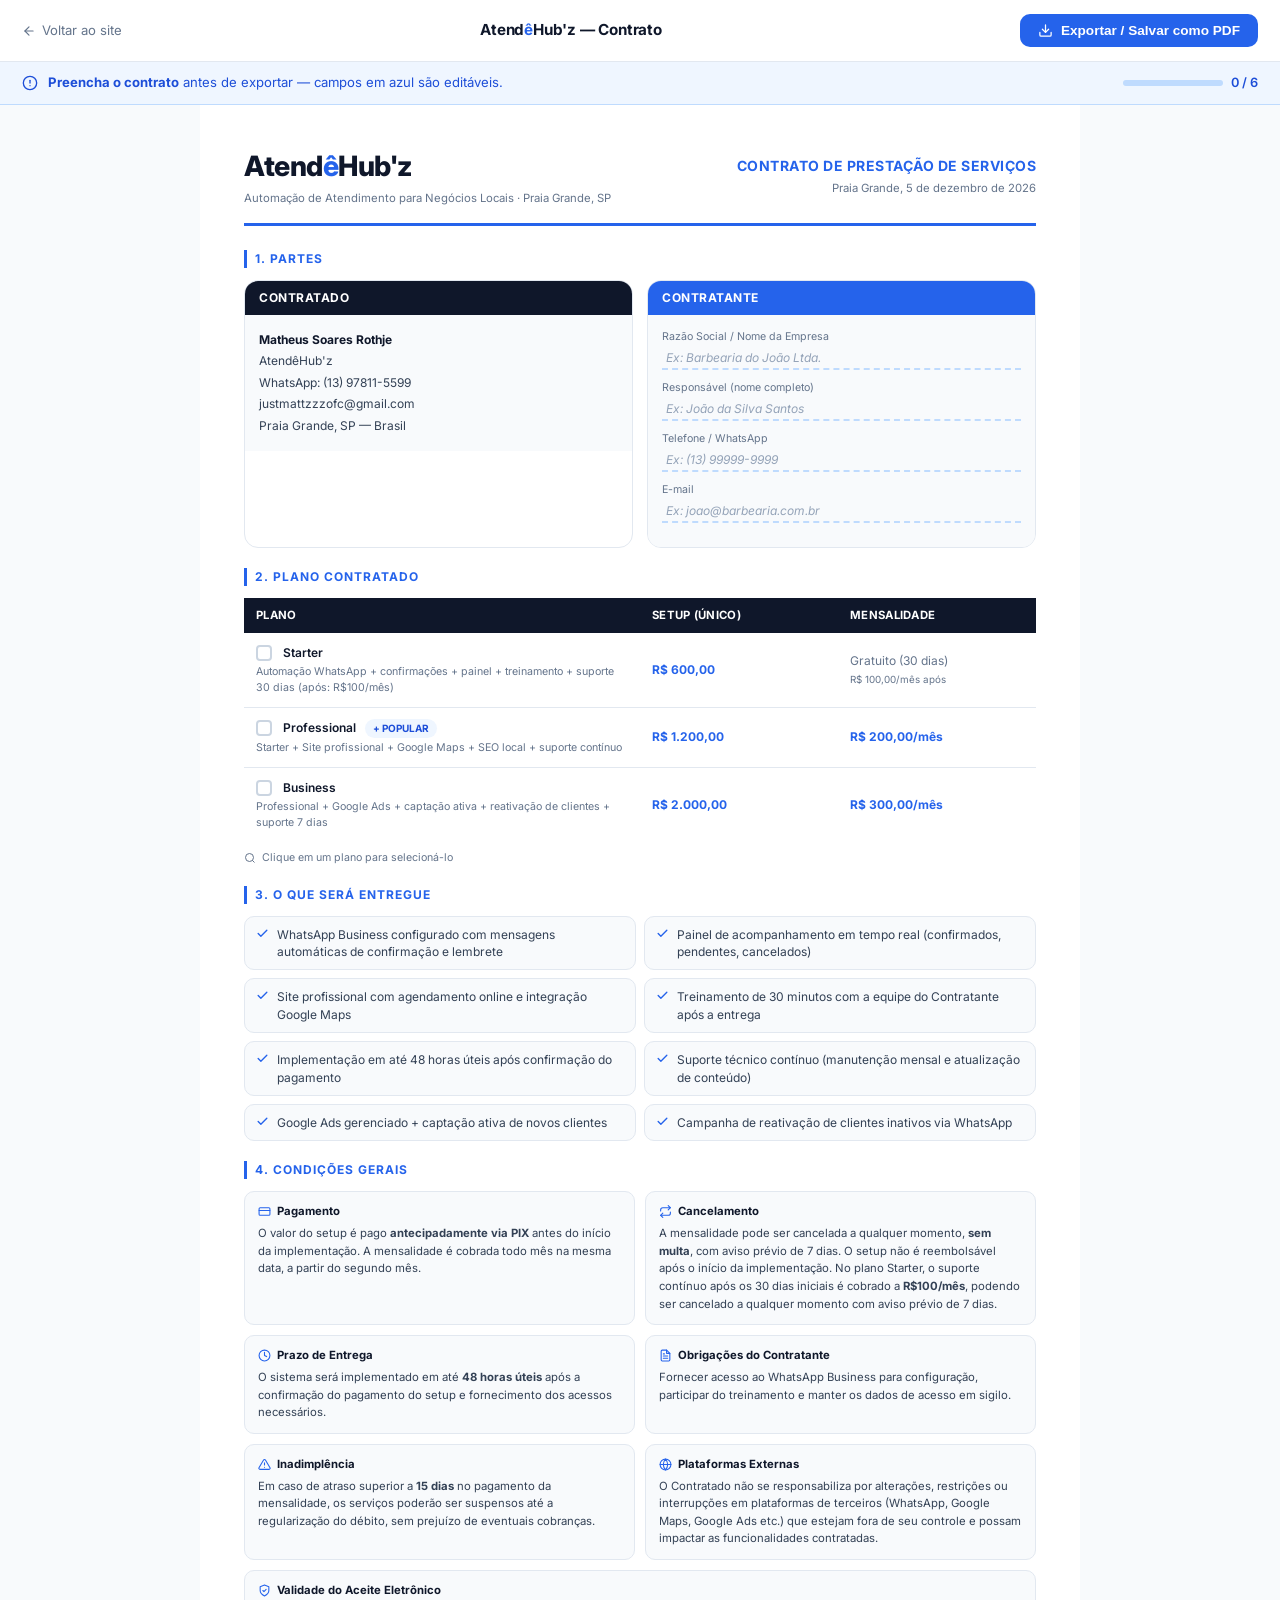
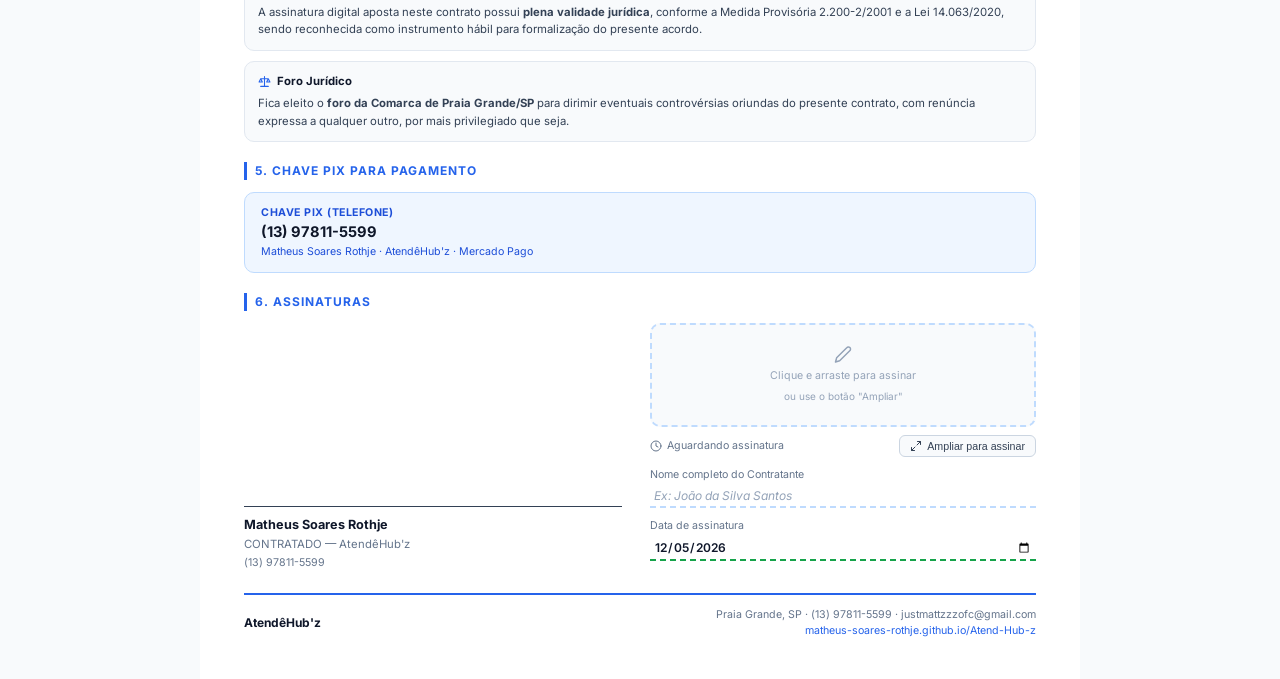
==== commit 9d9885a3: "Add files via upload" ====
--- a/contrato.html
+++ b/contrato.html
@@ -102,14 +102,14 @@
         </tr>
       </thead>
       <tbody>
-        <tr class="plano-row" data-plano="Starter" data-setup="R$ 600,00" data-mensalidade="Sem mensalidade" onclick="selecionarPlano(this)">
+        <tr class="plano-row" data-plano="Starter" data-setup="R$ 600,00" data-mensalidade="Gratuito (30 dias) · R$ 100,00/mês após" onclick="selecionarPlano(this)">
           <td>
             <span class="check-box"><svg viewBox="0 0 24 24" fill="none" stroke="currentColor" stroke-width="3" stroke-linecap="round" stroke-linejoin="round"><polyline points="20 6 9 17 4 12"/></svg></span>
             <span class="plano-destaque">Starter</span>
-            <span class="plano-desc">Automação WhatsApp + confirmações + painel + treinamento + suporte 30 dias</span>
+            <span class="plano-desc">Automação WhatsApp + confirmações + painel + treinamento + suporte 30 dias (após: R$100/mês)</span>
           </td>
           <td class="valor">R$ 600,00</td>
-          <td style="color:var(--muted);">Sem mensalidade</td>
+          <td style="color:var(--muted);">Gratuito (30 dias)<br><span style="font-size:0.82em">R$ 100,00/mês após</span></td>
         </tr>
         <tr class="plano-row" data-plano="Professional" data-setup="R$ 1.200,00" data-mensalidade="R$ 200,00/mês" onclick="selecionarPlano(this)">
           <td>
@@ -197,7 +197,7 @@
           <svg viewBox="0 0 24 24" fill="none" stroke="currentColor" stroke-width="2" stroke-linecap="round" stroke-linejoin="round"><polyline points="17 1 21 5 17 9"/><path d="M3 11V9a4 4 0 0 1 4-4h14"/><polyline points="7 23 3 19 7 15"/><path d="M21 13v2a4 4 0 0 1-4 4H3"/></svg>
           Cancelamento
         </div>
-        <p>A mensalidade pode ser cancelada a qualquer momento, <strong>sem multa</strong>, com aviso prévio de 7 dias. O setup não é reembolsável após o início da implementação.</p>
+        <p>A mensalidade pode ser cancelada a qualquer momento, <strong>sem multa</strong>, com aviso prévio de 7 dias. O setup não é reembolsável após o início da implementação. No plano Starter, o suporte contínuo após os 30 dias iniciais é cobrado a <strong>R$100/mês</strong>, podendo ser cancelado a qualquer momento com aviso prévio de 7 dias.</p>
       </div>
       <div class="clausula">
         <div class="clausula-titulo">
--- a/contrato.css
+++ b/contrato.css
@@ -29,6 +29,7 @@
     color: var(--ink);
     background: var(--surface);
     line-height: 1.5;
+    overflow-x: hidden;
   }
 
   /* ── TOOLBAR ── */
@@ -618,6 +619,115 @@
   }
   .footer-brand { font-weight: 700; font-size: 9pt; color: var(--ink); }
   .footer-info { font-size: 8pt; color: var(--muted); text-align: right; }
+
+  /* ── RESPONSIVIDADE MOBILE ── */
+  @media (max-width: 767px) {
+
+    .toolbar {
+      flex-wrap: wrap;
+      gap: 8px;
+      padding: 10px 16px;
+    }
+
+    .toolbar-brand { font-size: 0.82rem; }
+
+    .btn-export {
+      font-size: 0.78rem;
+      padding: 8px 14px;
+    }
+
+    .fill-banner {
+      flex-wrap: wrap;
+      gap: 6px;
+      font-size: 0.78rem;
+    }
+
+    .fill-progress {
+      margin-left: 0;
+      width: 100%;
+    }
+
+    .page {
+      padding: 24px 18px;
+    }
+
+    .editable {
+      min-width: 80px;
+      max-width: 100%;
+    }
+
+    /* Partes em coluna única */
+    .partes-grid {
+      grid-template-columns: 1fr;
+    }
+
+    /* Entregas em coluna única */
+    .entregas-grid {
+      grid-template-columns: 1fr;
+    }
+
+    /* Cláusulas em coluna única */
+    .clausulas {
+      grid-template-columns: 1fr;
+    }
+
+    /* Assinaturas em coluna única */
+    .assinaturas {
+      grid-template-columns: 1fr;
+      gap: 20px;
+    }
+
+    /* Tabela de planos vira cards */
+    .planos-table,
+    .planos-table thead,
+    .planos-table tbody,
+    .planos-table th,
+    .planos-table td,
+    .planos-table tr {
+      display: block;
+    }
+
+    .planos-table thead tr {
+      position: absolute;
+      top: -9999px;
+      left: -9999px;
+    }
+
+    .planos-table td {
+      border: none;
+      border-bottom: 1px solid var(--border);
+      position: relative;
+      padding: 8px 10px 8px 44%;
+      word-break: break-word;
+    }
+
+    .planos-table td::before {
+      content: attr(data-label);
+      position: absolute;
+      left: 10px;
+      width: 40%;
+      font-weight: 700;
+      font-size: 0.75rem;
+      color: var(--muted);
+      text-transform: uppercase;
+      letter-spacing: 0.3px;
+    }
+
+    .planos-table tr {
+      border: 1px solid var(--border);
+      border-radius: var(--r2);
+      margin-bottom: 12px;
+      overflow: hidden;
+    }
+
+    .sig-area { min-height: 80px; }
+
+    /* Modal de assinatura ocupa quase a tela toda */
+    .sig-modal {
+      width: 95vw;
+      padding: 16px;
+    }
+  }
 
   /* ── IMPRESSÃO ── */
   @media print {
